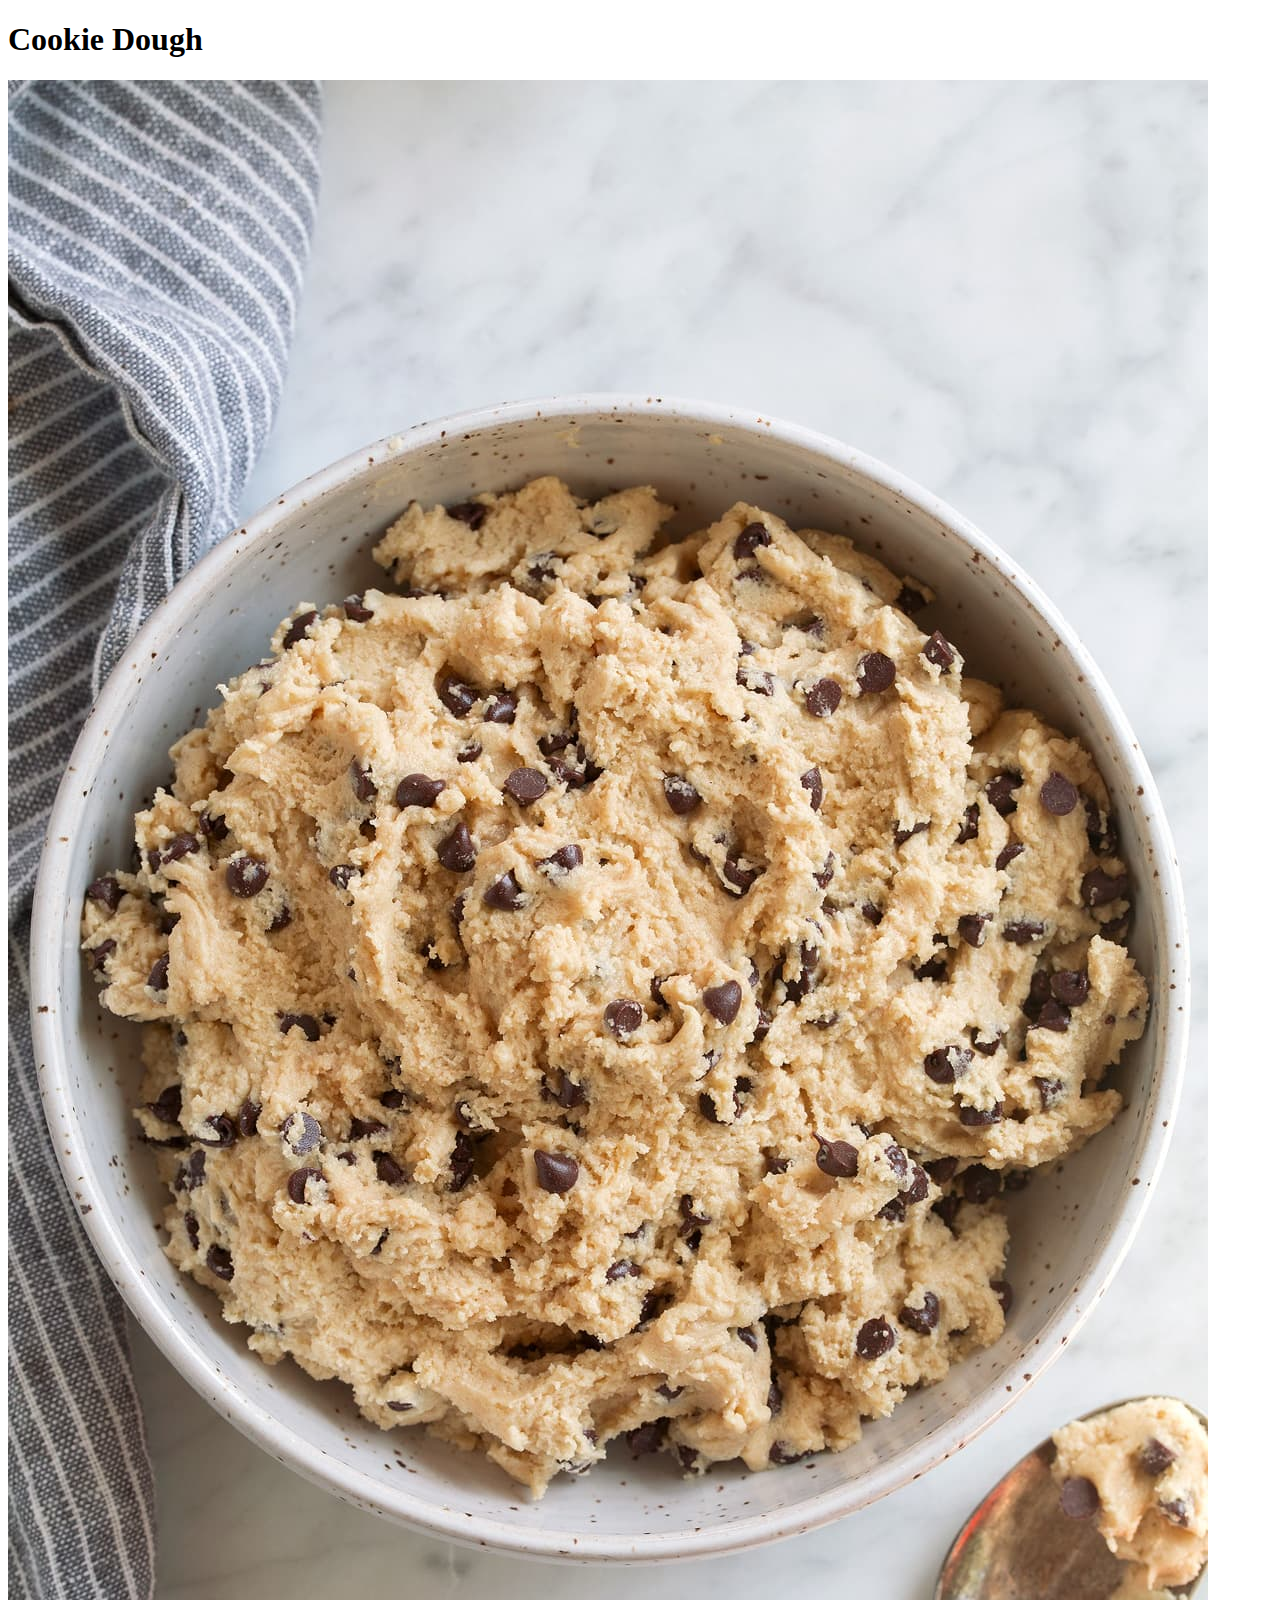
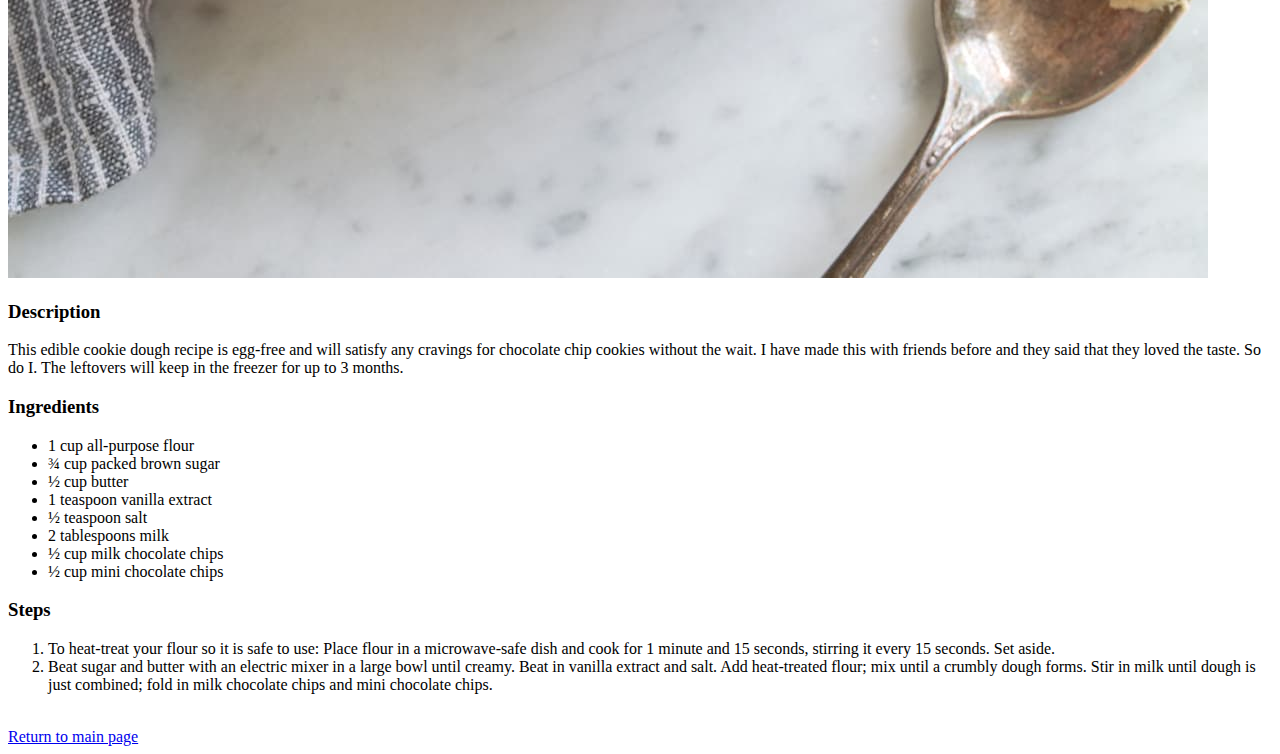
==== recipes/cookie_dough.html @ cc12ec2a "Added the index, recipes pages, and the images" ====
<!DOCTYPE html>
<html lang="en">
<head>
    <meta charset="UTF-8">
    <meta http-equiv="X-UA-Compatible" content="IE=edge">
    <meta name="viewport" content="width=device-width, initial-scale=1.0">
    <title>Cookie Dough</title>
</head>
<body>
    <h1>Cookie Dough</h1>
    <img src="cookiedough.jpeg">
    <h3>Description</h3>
        <p>
            This edible cookie dough recipe is egg-free and will satisfy any cravings for chocolate chip cookies without the wait. I have made this with friends before and they said that they loved the taste. So do I. The leftovers will keep in the freezer for up to 3 months.
        </p>
    <h3>Ingredients</h3>
        <ul>
            <li>1 cup all-purpose flour</li>
            <li>¾ cup packed brown sugar</li>
            <li>½ cup butter</li>
            <li>1 teaspoon vanilla extract</li>
            <li>½ teaspoon salt</li>
            <li>2 tablespoons milk</li>
            <li>½ cup milk chocolate chips</li>
            <li>½ cup mini chocolate chips</li>
        </ul>
    <h3>Steps</h3>
        <ol>
            <li>To heat-treat your flour so it is safe to use: Place flour in a microwave-safe dish and cook for 1 minute and 15 seconds, stirring it every 15 seconds. Set aside.</li>
            <li>Beat sugar and butter with an electric mixer in a large bowl until creamy. Beat in vanilla extract and salt. Add heat-treated flour; mix until a crumbly dough forms. Stir in milk until dough is just combined; fold in milk chocolate chips and mini chocolate chips.</li>
        </ol>
    <br>
    <a href="../index.html">Return to main page</a>
</body>
</html>
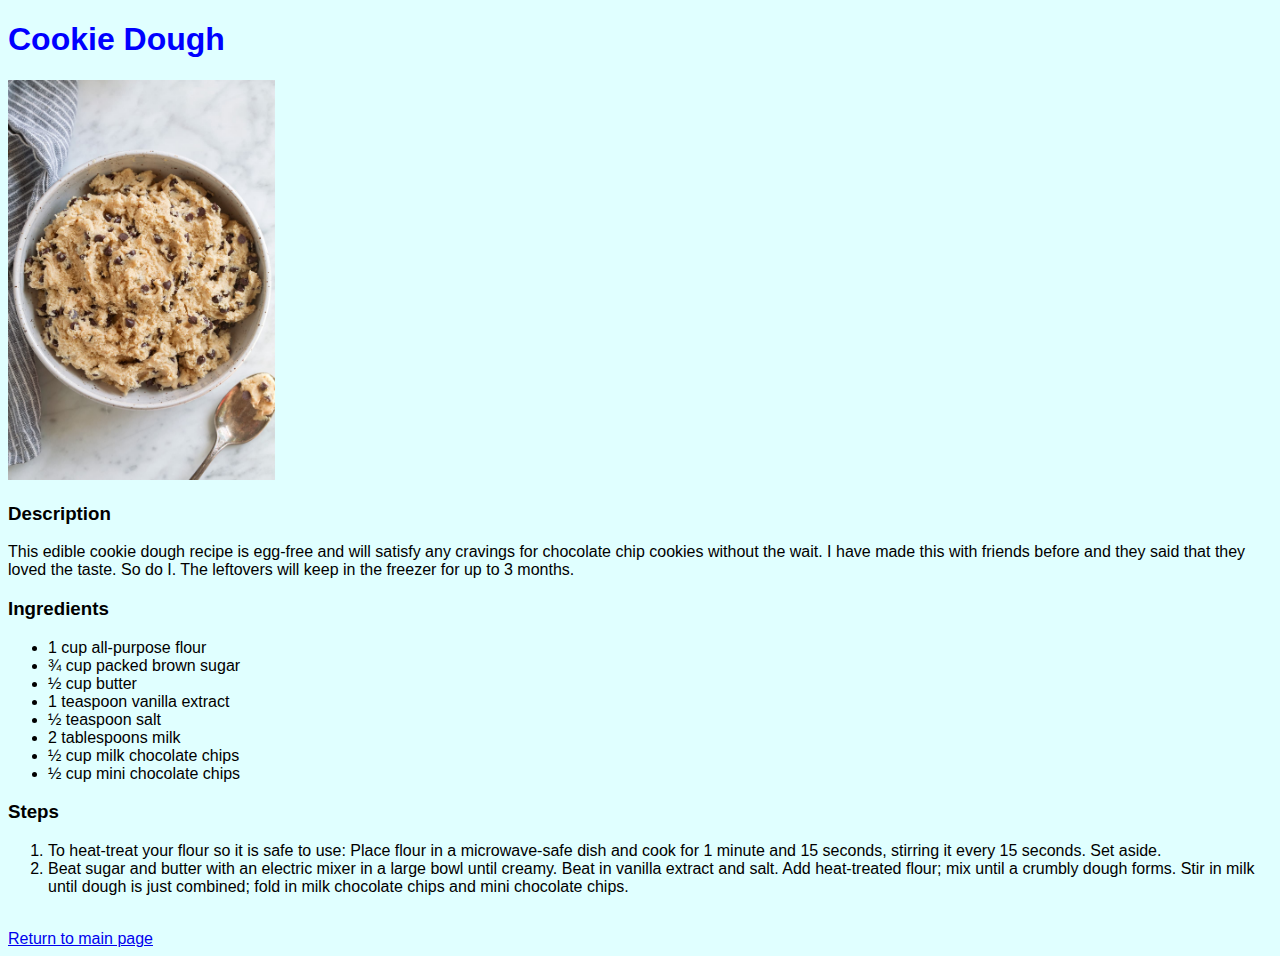
==== commit 425bbf89: "Added some CSS style" ====
--- a/recipes/cookie_dough.html
+++ b/recipes/cookie_dough.html
@@ -5,6 +5,7 @@
     <meta http-equiv="X-UA-Compatible" content="IE=edge">
     <meta name="viewport" content="width=device-width, initial-scale=1.0">
     <title>Cookie Dough</title>
+    <link rel="stylesheet" href="../styles.css">
 </head>
 <body>
     <h1>Cookie Dough</h1>
--- a/styles.css
+++ b/styles.css
@@ -0,0 +1,13 @@
+img {
+    height: 400px;
+    width: auto;
+}
+
+h1 {
+    color: blue;
+}
+
+body{
+    background-color: lightcyan;
+    font-family: Helvetica;
+}